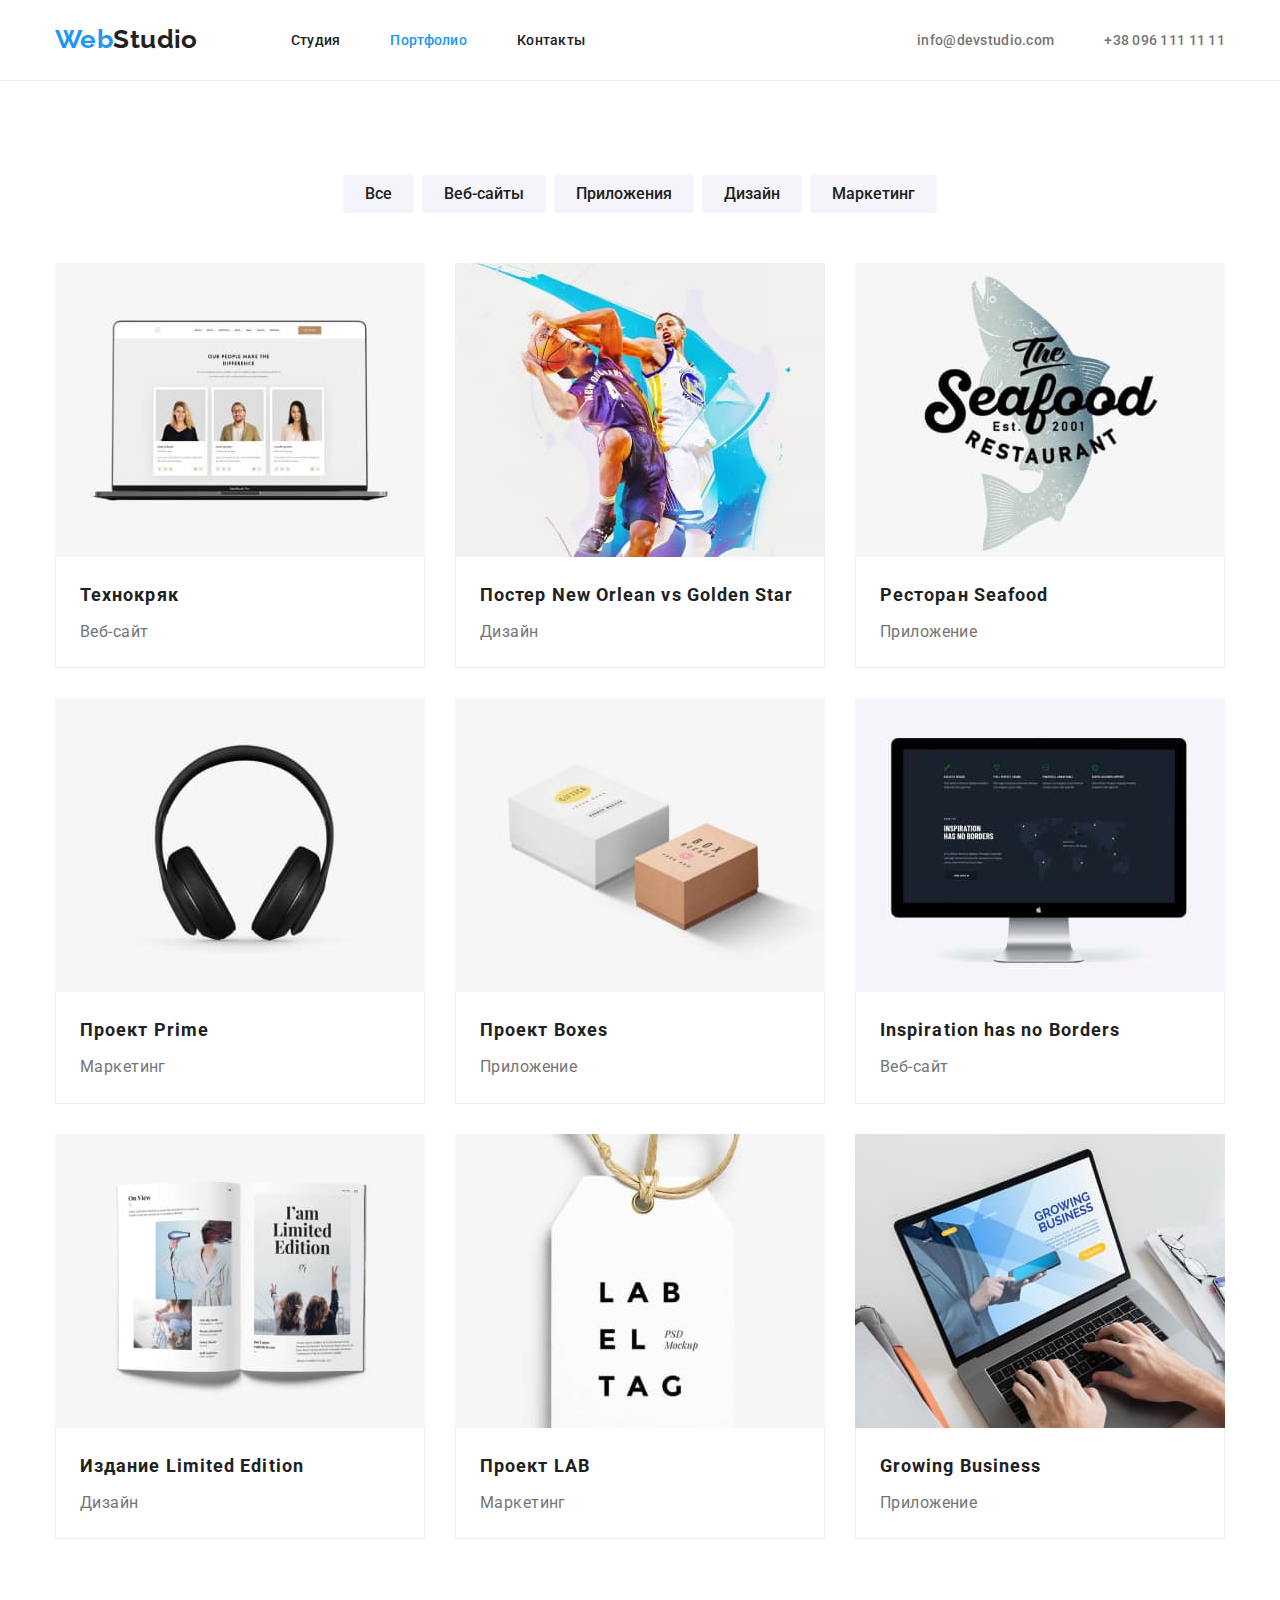
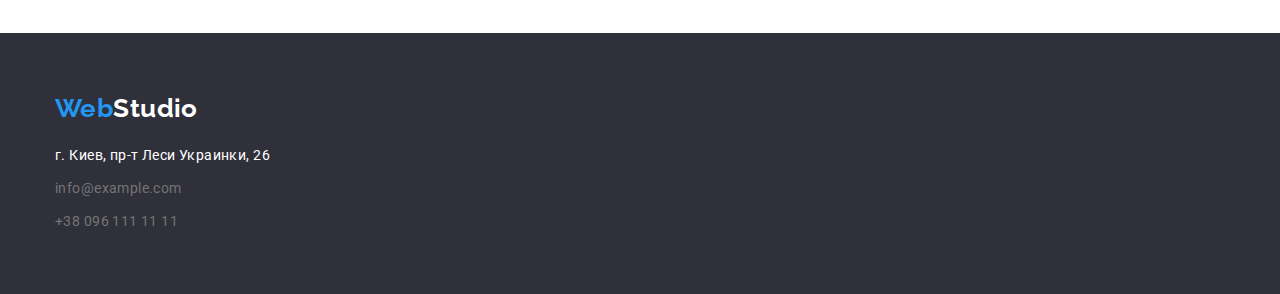
==== portfolio.html @ 3b341ad6 "add repository" ====
<!DOCTYPE html>
<html lang="ru">
<head>
    <meta charset="UTF-8">
    <meta http-equiv="X-UA-Compatible" content="IE=edge">
    <meta name="viewport" content="width=device-width, initial-scale=1.0">
    <title>Портфолио - WebStudio</title>

    <link rel="preconnect" href="https://fonts.googleapis.com">
    <link rel="preconnect" href="https://fonts.gstatic.com" crossorigin>
    <link href="https://fonts.googleapis.com/css2?family=Raleway:wght@700&family=Roboto:wght@400;500;700;900&display=swap" rel="stylesheet">
    
    <link rel="stylesheet" href="https://cdnjs.cloudflare.com/ajax/libs/modern-normalize/1.1.0/modern-normalize.min.css">
    <link rel="stylesheet" href="./css/style.css">
</head>
<body>
    <header class="header">
        <div class="header-nav container">
            <nav class="main-nav">
                <a class="logo link" href="./index.html">Web<span class="logo-black">Studio</span></a>
                <ul class="site-nav list">
                    <li class="item"><a class="nav link" href="./index.html">Студия</a></li>
                    <li class="item"><a class="nav link current" href="./portfolio.html">Портфолио</a></li>
                    <li class="item"><a class="nav link" href="#">Контакты</a></li>
                </ul>
            </nav>
            <ul class="contact list">
                <li class="item"><a class="contacts link" href="mailto:info@devstudio.com">info@devstudio.com</a></li>
                <li class="item"><a class="contacts link" href="tel:+380961111111">+38 096 111 11 11</a></li>
            </ul>
        </div>
    </header>
    <main>
        <section class="section">
            <div class="container">
                <h1 hidden>Фильтр</h1>
                <ul class="btn list">
                    <li class="item"><button class="button-portfolio" type="button">Все</button></li>
                    <li class="item"><button class="button-portfolio" type="button">Веб-сайты</button></li>
                    <li class="item"><button class="button-portfolio" type="button">Приложения</button></li>
                    <li class="item"><button class="button-portfolio" type="button">Дизайн</button></li>
                    <li class="item"><button class="button-portfolio" type="button">Маркетинг</button></li>
                </ul>
            </div>
            
            <!--Projects-->

            <div class="container">
                <ul class="cards-projects list">
                    <li class="card-projects item">
                        <a class="link" href="#">
                                <img src="./images/technocrack.jpg" alt="Технокряк" width="370" height="294">

                                <div class="text-projects">
                                    <h2 class="projects-portfolio">Технокряк</h2>
                                    <p class="description-projects">Веб-сайт</p>
                                </div>
                        </a>
                    </li>
                    <li class="card-projects item">
                        <a class="link" href="#">
                                <img src="./images/poster.jpg" alt="Постер New Orlean vs Golden Star" width="370" height="294">

                                <div class="text-projects">
                                    <h2 class="projects-portfolio">Постер New Orlean vs Golden Star</h2>
                                    <p class="description-projects">Дизайн</p>
                                </div>
                        </a>
                    </li>
                    <li class="card-projects item">
                        <a class="link" href="#">
                                <img src="./images/restoran-seafood.jpg" alt="Ресторан Seafood" width="370" height="294">

                                <div class="text-projects">
                                    <h2 class="projects-portfolio">Ресторан Seafood</h2>
                                    <p class="description-projects">Приложение</p>
                                </div> 
                        </a>
                    </li>
                    <li class="card-projects item">
                        <a class="link" href="#">
                                <img src="./images/project-prime.jpg" alt="Проект Prime" width="370" height="294">

                                <div class="text-projects">
                                    <h2 class="projects-portfolio">Проект Prime</h2>
                                    <p class="description-projects">Маркетинг</p>
                                </div>
                        </a>
                    </li>
                    <li class="card-projects item">
                        <a class="link" href="#">
                                <img src="./images/project-boxes.jpg" alt="Проект Boxes" width="370" height="294">

                                <div class="text-projects">
                                    <h2 class="projects-portfolio">Проект Boxes</h2>
                                    <p class="description-projects">Приложение</p>
                                </div>
                        </a>
                    </li>
                    <li class="card-projects item">
                        <a class="link" href="#">
                                <img src="./images/inspiration-has-no-borders.jpg" alt="Inspiration has no Borders" width="370" height="294">

                                <div class="text-projects">
                                    <h2 class="projects-portfolio">Inspiration has no Borders</h2>
                                    <p class="description-projects">Веб-сайт</p>
                                </div>
                        </a>
                    </li>
                    <li class="card-projects item">
                        <a class="link" href="#">
                                <img src="./images/limited-edition.jpg" alt="Издание Limited Edition" width="370" height="294">

                                    <div class="text-projects">
                                        <h2 class="projects-portfolio">Издание Limited Edition</h2>
                                        <p class="description-projects">Дизайн</p>
                                    </div>
                        </a>
                    </li>
                    <li class="card-projects item">
                        <a class="link" href="#">
                                <img src="./images/project-lab.jpg" alt="Проект LAB" width="370" height="294">

                                <div class="text-projects">
                                    <h2 class="projects-portfolio">Проект LAB</h2>
                                    <p class="description-projects">Маркетинг</p>
                                </div>
                        </a>
                    </li>
                    <li class="card-projects item">
                        <a class="link" href="#">
                                <img src="./images/growing-business.jpg" alt="Growing Business" width="370" height="294">

                                <div class="text-projects">
                                    <h2 class="projects-portfolio">Growing Business</h2>
                                    <p class="description-projects">Приложение</p>
                                </div>
                        </a>
                    </li>
                </ul>
            </div>
        </section>
    </main>
    <footer class="footer">
        <div class="container">
                <a class="logo" href="./index.html">Web<span class="logo-white">Studio</span></a>
            
            <address>
                <ul class="footer-contact list">
                    <li><a class="footer-address link" href="https://bit.ly/3pXMvUd" target="_blank"
                            rel="noopener noreferrer">г.
                            Киев, пр-т
                            Леси Украинки, 26</a> </li>
                    <li><a class="contacts link" href="mailto:info@devstudio.com">info@example.com</a> </li>
                    <li><a class="contacts link" href="tel:+380961111111">+38 096 111 11 11</a> </li>
                </ul>
            </address>
        </div>
    </footer>
</body>
</html>
---- css/style.css ----
:root {
--primary-text-color: #212121;
--title-text-color: #757575;
--accent-color: #FFFFFF;
--logo-color: #2196F3;
--head-bg-color: #2F303A;
--secondary-bg-color: #F5F4FA;
--hover-color:#2196F3;
--footer-bg-color: #2F303A;
--hover-button-color: #188CE8;
--primary-font: 'Roboto';
--secondary-font: 'Raleway';
}

body {
  margin: 0;
  font-family: var(--primary-font), sans-serif;
  color: var(--primary-text-color);
  background-color: var(--accent-color);
  font-size: 14px;
  line-height: 1.2;
  letter-spacing: 0.03em;
}
.container {
  width: 1200px;
  margin: 0 auto;
  padding: 0 15px;
}

h1, h2, h3, h4, p, ul {
  margin: 0;
  padding: 0;
}

/* Утилиты */
.link {
  text-decoration: none;
}

.list {
  list-style: none;
}

.list .link.current {
  color: var(--hover-color);
}

.section {
  padding-top: 94px;
  padding-bottom: 94px;
}

/* logo */
.logo {
  font-family: var(--secondary-font);
  font-style: normal;
  font-weight: 700;
  font-size: 26px;
  color: var(--logo-color);
  text-decoration: none;

  padding-top: 24px;
  padding-bottom: 25px;
}

.logo-black {
  font-family: var(--secondary-font);
  font-style: normal;
  font-weight: 700;
  font-size: 26px;
  color: var(--primary-text-color);
}
.logo-white {
  font-family: var(--secondary-font);
  font-style: normal;
  font-weight: 700;
  font-size: 26px;
  color: var(--accent-color);
}

/* header & footer */
.footer {
  background-color: var(--footer-bg-color);
  padding-top: 60px;
  padding-bottom: 60px;
}
.footer-address {
  font-style: normal;
  line-height: 1.7;
  color: var(--accent-color);
}
.nav {
  font-weight: 500;
  letter-spacing: 0.02em;
  color: var(--primary-text-color);
  padding: 32px 0;
}
.contact .contacts {
  line-height: 1.2;
  font-weight: 500;
  letter-spacing: 0.02em;
  padding: 32px 0;
}
.contacts {
  font-style: normal;
  line-height: 1.7;
  color: var(--title-text-color);
  text-decoration: none;

}
.nav:hover, 
.nav:focus,
.contacts:hover,
.contacts:focus {
  color: var(--hover-color);
}

/* Flex $ margin */
.site-nav{
  display: flex;
  margin-left: 93px;
}
.contact {
  display: flex;
  margin-left: auto;
}
.site-nav .item:not(:last-child), 
.contact .item:not(:last-child) {
  margin-right: 50px;
}
.header-nav, .main-nav {
  display: flex;
  align-items: center;
  
}
.header {
  border-bottom: 1px solid #ECECEC;
}
.footer-contact {
  margin-top: 20px;
}
.footer-contact li:not(:last-child) {
  margin-bottom: 9px;
}


/* button */
.button {
  width: 200px;
  height: 50px;
  justify-content: center;
  margin-top: 30px;
  
  border: none;
  border-radius: 4px;
  background-color: var(--hover-color);
  color: var(--accent-color);
  cursor: pointer;
  box-shadow: 0px 4px 4px rgba(0, 0, 0, 0.15);
  font-family: inherit;
  font-weight: 700;
  font-size: 16px;
  line-height: 1.87;
  align-items: center;
  text-align: center;
  letter-spacing: 0.06em;
}
.button:hover,
.button:focus {
  background-color: var(--hover-button-color);
}
.button-portfolio {
  cursor: pointer;
  background-color: var(--secondary-bg-color);
  border-radius: 4px;
  border: none;
  font-family: inherit;
  font-weight: 500;
  font-size: 16px;
  line-height: 1.6;
  text-align: center;
  color: var(--primary-text-color);

  padding: 6px 22px;
}
.button-portfolio:hover, 
.button-portfolio:focus {
  color: var(--accent-color);
  background-color: var(--hover-color);
}


/* primery page */
.head.section {
  background-color: var(--head-bg-color);
  text-align: center;

  padding-top: 200px;
  padding-bottom: 200px;
}

.head-title {
  margin: auto;
  width: 696px;
  font-weight: 900;
  font-size: 44px;
  line-height: 1.36;
  text-align: center;
  letter-spacing: 0.06em;
  text-transform: uppercase;
  color: var(--accent-color);
}
.our-team {
  background-color: var(--secondary-bg-color);
}
.description {
  font-size: 14px;
  font-weight: 700;
  text-transform: uppercase;
  color: var(--primary-text-color);

  margin-bottom: 10px;
}
.features-description {
  line-height: 1.7;
  color: var(--title-text-color);
}
.head-projects, .head-team {
  font-weight: 700;
  font-size: 36px;
  text-align: center;
  color: var(--primary-text-color);
}
.team-name {
  font-weight: 500;
  font-size: 16px;
  line-height: 1.9;
  text-align: center;
  color: var(--primary-text-color);
  margin-bottom: 10px;
}
.speciality {
  font-size: 16px;
  line-height: 1.9;
  text-align: center;
  color: var(--title-text-color);
}

/* flex primary */
.solutions {
  padding-top: 0;
}
.features.list {
  display: flex;
}
.features .item {
  flex-wrap: wrap;
  width: 270px;
}
.features .item:not(:last-child) {
  margin-right: 30px;
}
.projects.list {
  display: flex;
  margin-top: 50px;
}
.projects .item:not(:last-child) {
  margin-right: 30px;
}
.team.list {
  display: flex;
  flex-wrap: wrap;
  margin-top: 50px;
}
.team .item:not(:last-child) {
  margin-right: 30px;
}
.card-text {
  padding-top: 30px;
  padding-bottom: 30px;
}
.card {
  background-color: var(--accent-color);
  box-shadow: 0px 1px 3px rgba(0, 0, 0, 0.12),
  0px 1px 1px rgba(0, 0, 0, 0.14),
  0px 2px 1px rgba(0, 0, 0, 0.2);
  border-radius: 0px 0px 4px 4px;
}
/* portfolio page */
.projects-portfolio {
  font-weight: 700;
  font-size: 18px;
  line-height: 2;
  letter-spacing: 0.06em;
  color: var(--primary-text-color);
  
  margin-bottom: 4px;
}
.description-projects {
  font-size: 16px;
  line-height: 1.9;
  color: var(--title-text-color);
}

/* flex */
.btn.list {
  display: flex;
  flex-wrap: wrap;
  justify-content: center
}
.btn .item:not(:last-child) {
  margin-right: 8px;
}
.cards-projects.list {
  display: flex;
  flex-wrap: wrap;
  margin-top: 50px;
}
.cards-projects .item {
  margin-right: 30px;
  margin-bottom: 30px;
  
}
.cards-projects .item:nth-child(3n) {
  margin-right: 0;
}
.cards-projects .item:nth-last-child(-n + 3) {
  margin-bottom: 0px;
}
img {
  display: block;
  max-width: 100%;
  height: auto;
}
.text-projects {
  border-left: 1px solid #EEEEEE;
  border-right: 1px solid #EEEEEE ;
  border-bottom: 1px solid #EEEEEE;
  padding: 20px 24px;
}
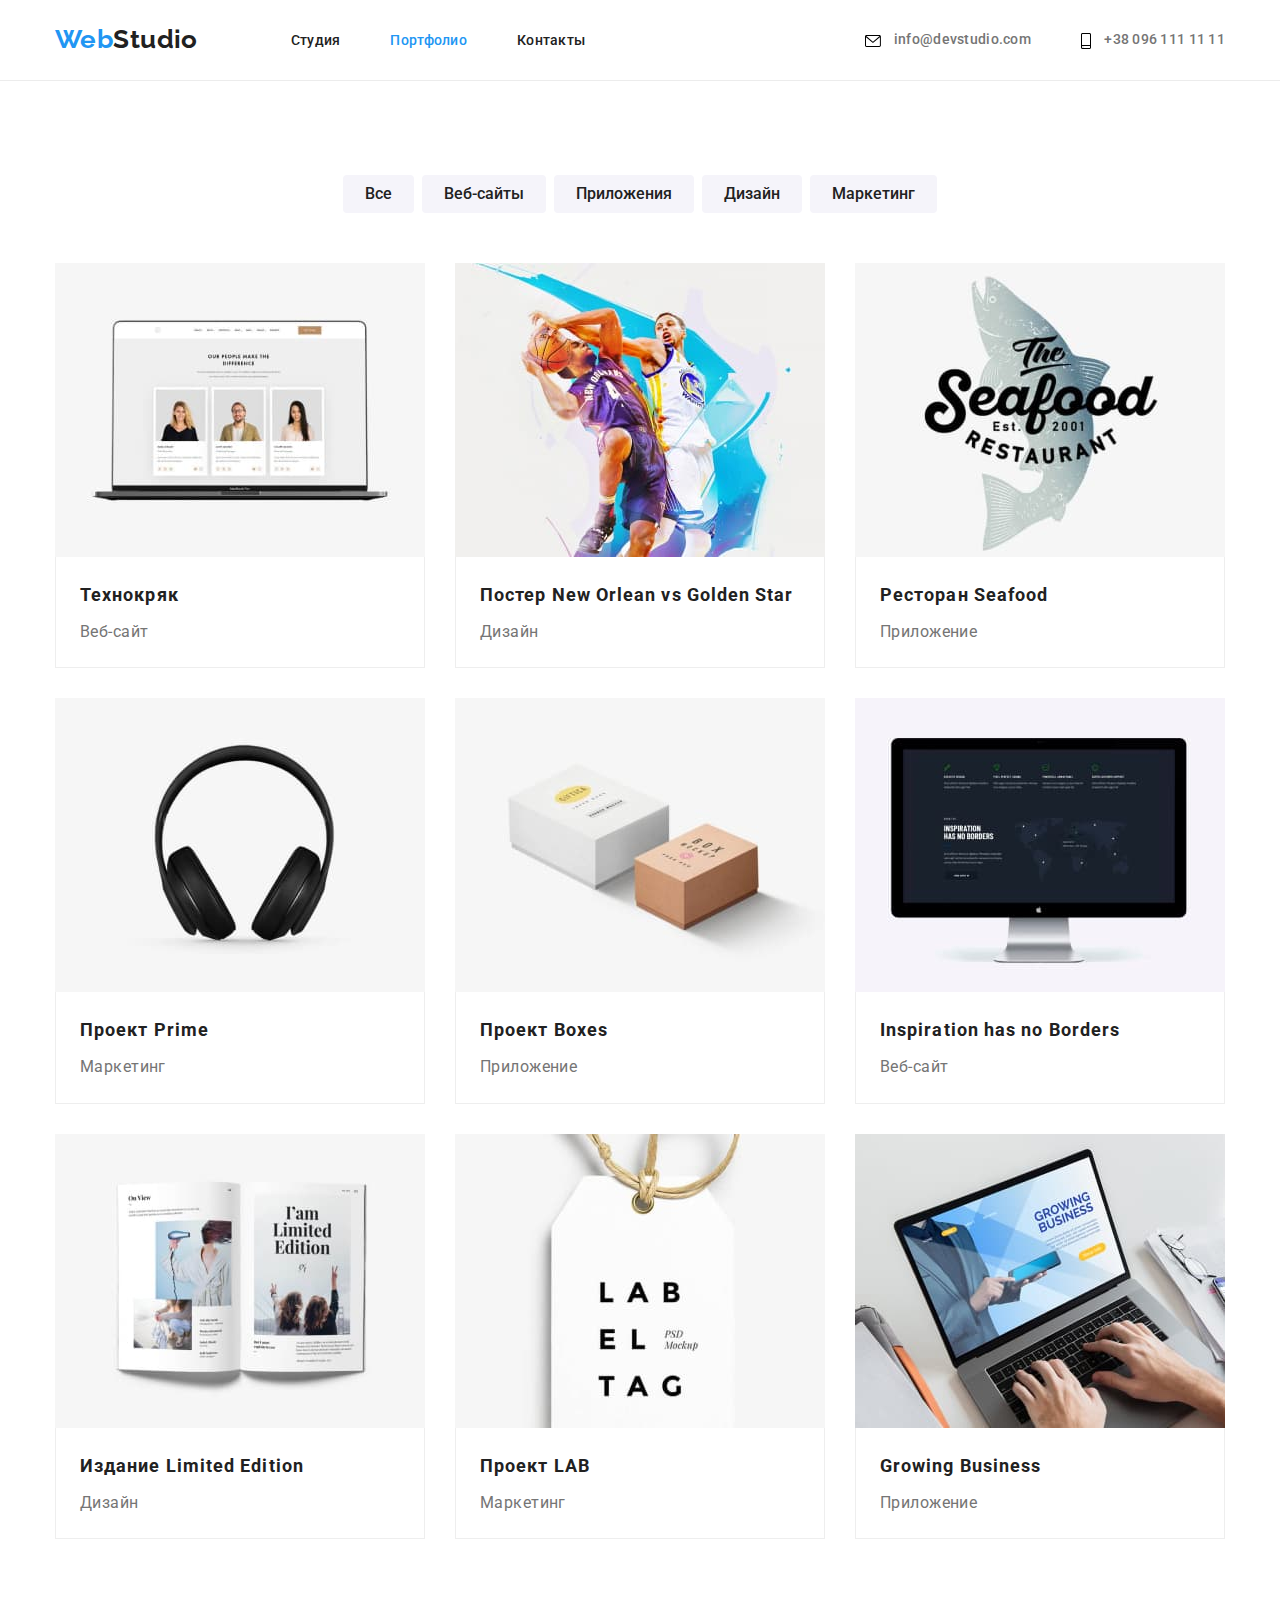
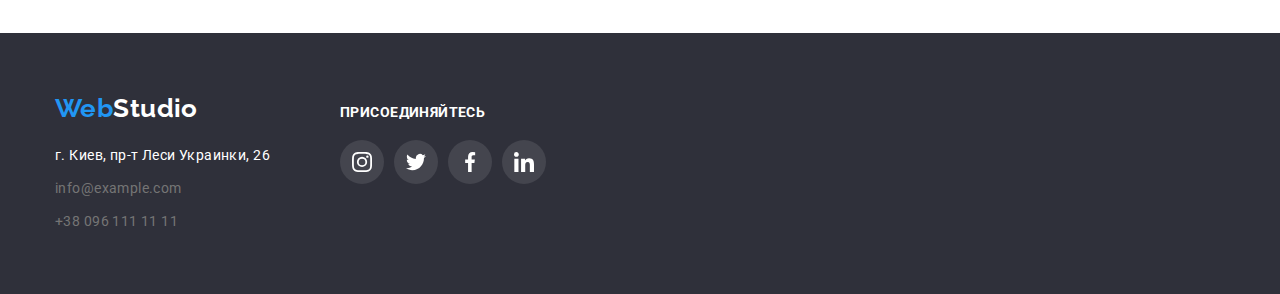
==== commit 25c30b24: "dz-4" ====
--- a/portfolio.html
+++ b/portfolio.html
@@ -25,8 +25,16 @@
                 </ul>
             </nav>
             <ul class="contact list">
-                <li class="item"><a class="contacts link" href="mailto:info@devstudio.com">info@devstudio.com</a></li>
-                <li class="item"><a class="contacts link" href="tel:+380961111111">+38 096 111 11 11</a></li>
+                <li class="item"><a class="contacts link" href="mailto:info@devstudio.com">
+                    <svg class="contact-icon" width="16" height="12">
+                        <use href="./images/icons.svg#icon-convert"></use>
+                    </svg>
+                    info@devstudio.com</a></li>
+                <li class="item"><a class="contacts link" href="tel:+380961111111">
+                    <svg class="contact-icon" width="10" height="16">
+                    <use href="./images/icons.svg#icon-phone"></use>
+                    </svg>
+                    +38 096 111 11 11</a></li>
             </ul>
         </div>
     </header>
@@ -142,19 +150,48 @@
         </section>
     </main>
     <footer class="footer">
-        <div class="container">
+        <div class="footer-nav container">
+            <div>
                 <a class="logo" href="./index.html">Web<span class="logo-white">Studio</span></a>
-            
-            <address>
-                <ul class="footer-contact list">
-                    <li><a class="footer-address link" href="https://bit.ly/3pXMvUd" target="_blank"
-                            rel="noopener noreferrer">г.
-                            Киев, пр-т
-                            Леси Украинки, 26</a> </li>
-                    <li><a class="contacts link" href="mailto:info@devstudio.com">info@example.com</a> </li>
-                    <li><a class="contacts link" href="tel:+380961111111">+38 096 111 11 11</a> </li>
+        
+                <address>
+                    <ul class="footer-contact list">
+                        <li><a class="footer-address link" href="https://bit.ly/3pXMvUd" target="_blank"
+                                rel="noopener noreferrer">г.
+                                Киев, пр-т
+                                Леси Украинки, 26</a> </li>
+                        <li><a class="contacts link" href="mailto:info@devstudio.com">info@example.com</a> </li>
+                        <li><a class="contacts link" href="tel:+380961111111">+38 096 111 11 11</a> </li>
+                    </ul>
+                </address>
+        
+            </div>
+        
+            <div class="socials-links">
+                <h3 class="head-footer">Присоединяйтесь</h3>
+                <ul class="social-link list">
+                    <li class="social-item"><a href="#" class="footer-social">
+                            <svg class="icon-social" width="20px" height="20px">
+                                <use href="./images/icons.svg#icon-instagram"></use>
+                            </svg>
+                        </a></li>
+                    <li class="social-item"><a href="#" class="footer-social">
+                            <svg class="icon-social" width="20px" height="20px">
+                                <use href="./images/icons.svg#icon-twitter"></use>
+                            </svg>
+                        </a></li>
+                    <li class="social-item"><a href="#" class="footer-social">
+                            <svg class="icon-social" width="20px" height="20px">
+                                <use href="./images/icons.svg#icon-facebook"></use>
+                            </svg>
+                        </a></li>
+                    <li class="social-item"><a href="#" class="footer-social">
+                            <svg class="icon-social" width="20px" height="20px">
+                                <use href="./images/icons.svg#icon-linkedin"></use>
+                            </svg>
+                        </a></li>
                 </ul>
-            </address>
+            </div>
         </div>
     </footer>
 </body>
--- a/css/style.css
+++ b/css/style.css
@@ -8,6 +8,7 @@
 --hover-color:#2196F3;
 --footer-bg-color: #2F303A;
 --hover-button-color: #188CE8;
+--icon-color: #AFB1B8;
 --primary-font: 'Roboto';
 --secondary-font: 'Raleway';
 }
@@ -113,6 +114,7 @@
 .contacts:hover,
 .contacts:focus {
   color: var(--hover-color);
+  fill: var(--hover-color);
 }
 
 /* Flex $ margin */
@@ -187,6 +189,9 @@
 .button-portfolio:focus {
   color: var(--accent-color);
   background-color: var(--hover-color);
+  box-shadow: 0px 3px 1px rgba(0, 0, 0, 0.1),
+  0px 1px 2px rgba(0, 0, 0, 0.08),
+  0px 2px 2px rgba(0, 0, 0, 0.12);
 }
 
 
@@ -194,7 +199,10 @@
 .head.section {
   background-color: var(--head-bg-color);
   text-align: center;
-
+  background-image: url('../images/img-background.jpg');
+  background-repeat: no-repeat;
+  background-position: center;
+  background-size:cover;
   padding-top: 200px;
   padding-bottom: 200px;
 }
@@ -225,7 +233,7 @@
   line-height: 1.7;
   color: var(--title-text-color);
 }
-.head-projects, .head-team {
+.head-projects, .head-team, .head-clients {
   font-weight: 700;
   font-size: 36px;
   text-align: center;
@@ -337,4 +345,113 @@
   border-right: 1px solid #EEEEEE ;
   border-bottom: 1px solid #EEEEEE;
   padding: 20px 24px;
-}+}
+
+/* ДЗ-4 иконки */
+.client-list {
+  display: flex;
+  justify-content: center;
+  margin-top: 50px;
+}
+
+.client-item:not(:last-child) {
+  margin-right: 30px;
+}
+.client {
+  display: block;
+  object-position: center;
+}
+.icon-client {
+  fill: var(--icon-color);
+  padding: 16px 32px;
+  border: 1px solid #AFB1B8;
+  box-sizing: border-box;
+  border-radius: 4px;
+}
+.icon-client:hover,
+.icon-client:focus {
+  border-color: var(--hover-color);
+  fill: var(--hover-color);
+}
+.card-projects:hover,
+.card-projects:focus {
+  box-shadow: 0px 1px 1px rgba(0, 0, 0, 0.12),
+  0px 4px 4px rgba(0, 0, 0, 0.06),
+  1px 4px 6px rgba(0, 0, 0, 0.16);
+}
+.head-footer {
+  font-weight: 700;
+  font-size: 14px;
+  line-height: 16px;
+  color: var(--accent-color);
+  text-transform: uppercase;
+}
+.footer-nav {
+  display: flex;
+  align-items: baseline;
+}
+
+.socials-links {
+  margin-left: 70px;
+}
+.social-link {
+  margin-top: 20px;
+  display: flex;
+}
+.footer-social > .icon-social {
+  fill: var(--accent-color);
+}
+.footer-social {
+  display: flex;
+  width: 44px;
+  height: 44px;
+  background: rgba(255, 255, 255, 0.1);
+  border-radius: 50%;
+  align-items: center;
+  justify-content: center;
+}
+.footer-social:hover,
+.footer-social:focus {
+  background: var(--hover-color);
+}
+.social-item:not(:last-child) {
+  margin-right: 10px;
+}
+.social-team {
+  margin-top: 16px;
+  display: flex;
+  justify-content: center;
+}
+.team-social > .icon-social {
+  fill: var(--icon-color);
+  padding: 12px;
+}
+.team-social>.icon-social:hover,
+.team-social>.icon-social:focus {
+  fill: var(--accent-color);
+}
+.team-social {
+  display: flex;
+  width: 44px;
+  height: 44px;
+  align-items: center;
+  justify-content: center;
+}
+.team-social:hover,
+.team-social:focus {
+  background-color: var(--hover-color);
+  border-radius: 50%;
+  fill: var(--accent-color);
+}
+
+.tumb {
+  background-color: var(--secondary-bg-color);
+  margin-bottom: 30px;
+}
+.icon-feature {
+  padding: 25px 100px;
+}
+.contact-icon {
+  margin-right: 10px;
+  vertical-align: middle;
+}
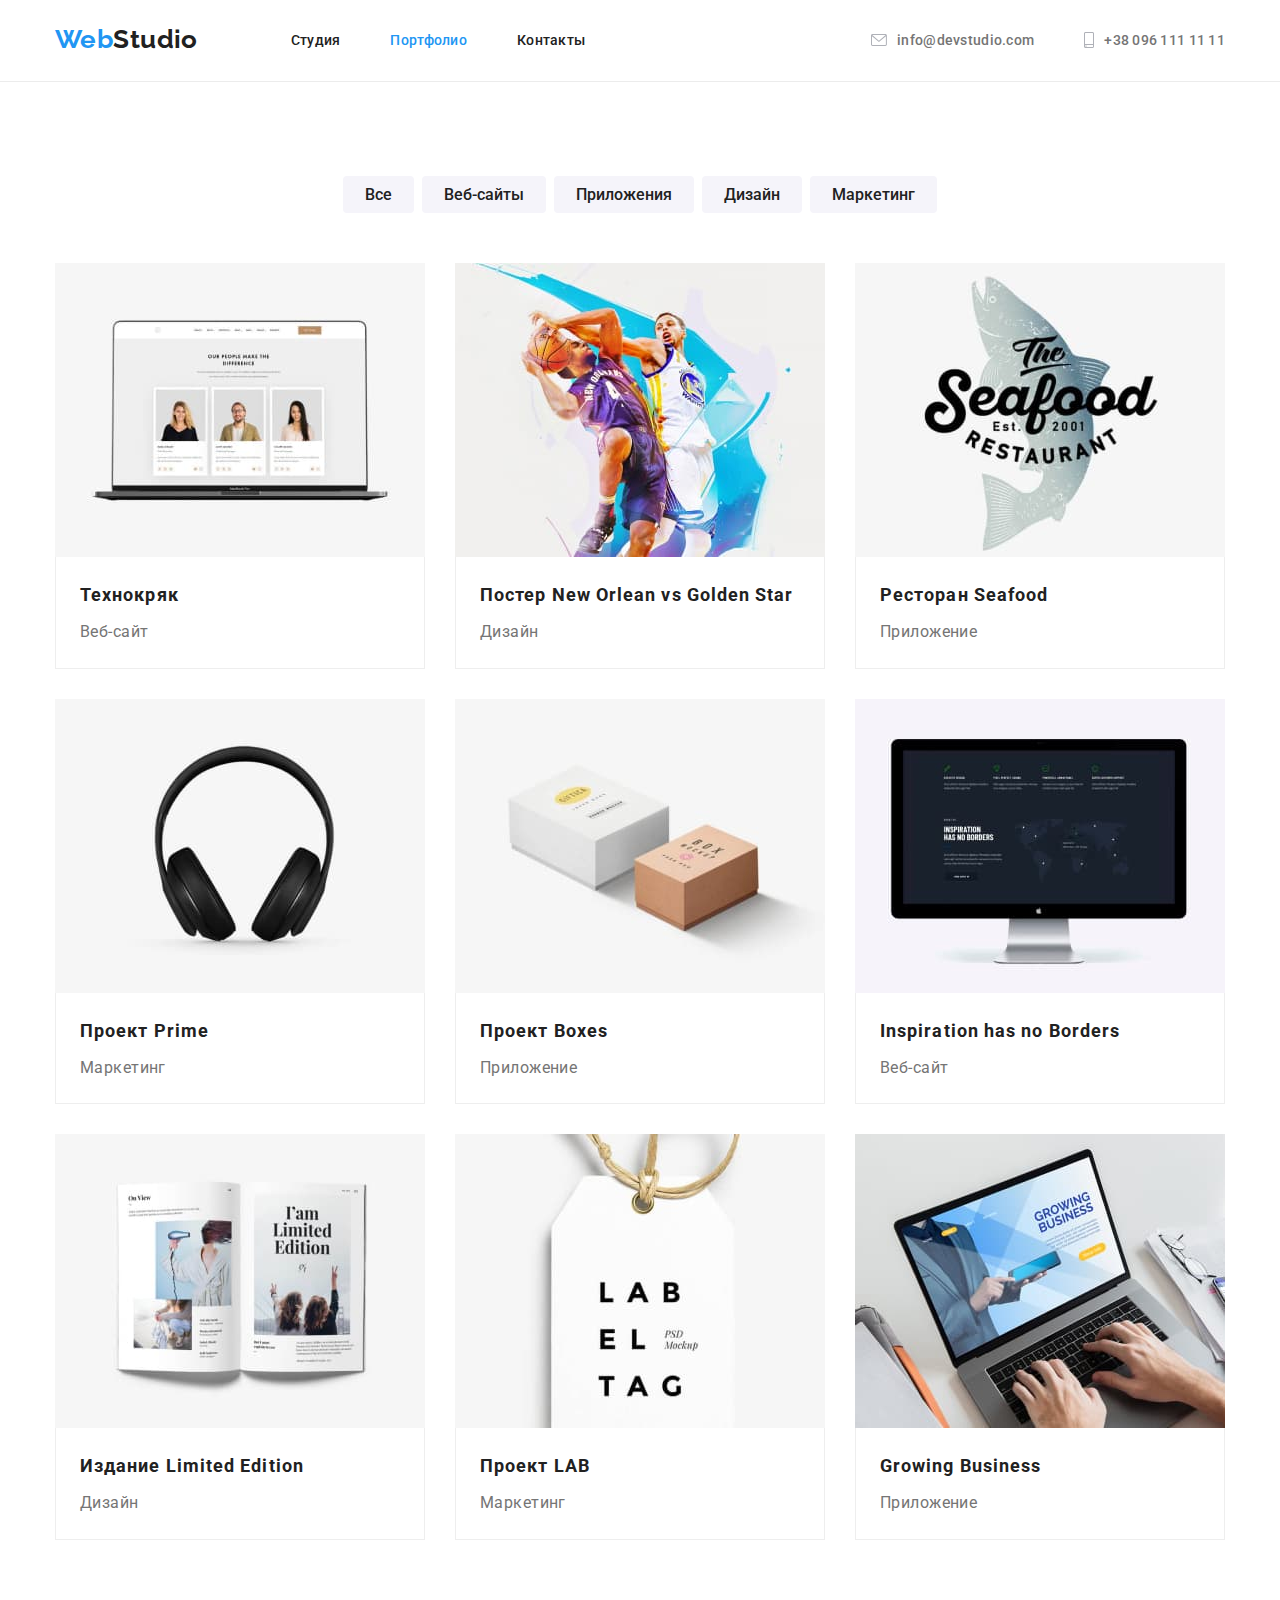
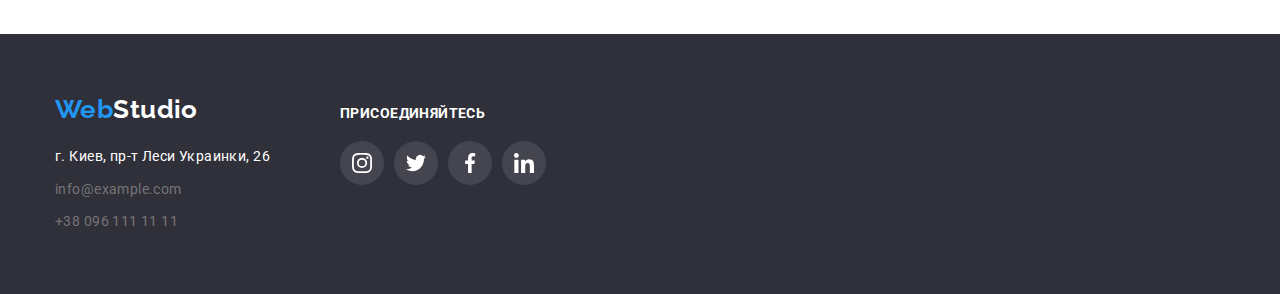
==== commit 4b63120f: "Виправлення" ====
--- a/portfolio.html
+++ b/portfolio.html
@@ -56,7 +56,7 @@
             <div class="container">
                 <ul class="cards-projects list">
                     <li class="card-projects item">
-                        <a class="link" href="#">
+                        <a class="portfolio-link link" href="#">
                                 <img src="./images/technocrack.jpg" alt="Технокряк" width="370" height="294">
 
                                 <div class="text-projects">
@@ -66,7 +66,7 @@
                         </a>
                     </li>
                     <li class="card-projects item">
-                        <a class="link" href="#">
+                        <a class="portfolio-link link" href="#">
                                 <img src="./images/poster.jpg" alt="Постер New Orlean vs Golden Star" width="370" height="294">
 
                                 <div class="text-projects">
@@ -76,7 +76,7 @@
                         </a>
                     </li>
                     <li class="card-projects item">
-                        <a class="link" href="#">
+                        <a class="portfolio-link link" href="#">
                                 <img src="./images/restoran-seafood.jpg" alt="Ресторан Seafood" width="370" height="294">
 
                                 <div class="text-projects">
@@ -86,7 +86,7 @@
                         </a>
                     </li>
                     <li class="card-projects item">
-                        <a class="link" href="#">
+                        <a class="portfolio-link link" href="#">
                                 <img src="./images/project-prime.jpg" alt="Проект Prime" width="370" height="294">
 
                                 <div class="text-projects">
@@ -96,7 +96,7 @@
                         </a>
                     </li>
                     <li class="card-projects item">
-                        <a class="link" href="#">
+                        <a class="portfolio-link link" href="#">
                                 <img src="./images/project-boxes.jpg" alt="Проект Boxes" width="370" height="294">
 
                                 <div class="text-projects">
@@ -106,7 +106,7 @@
                         </a>
                     </li>
                     <li class="card-projects item">
-                        <a class="link" href="#">
+                        <a class="portfolio-link link" href="#">
                                 <img src="./images/inspiration-has-no-borders.jpg" alt="Inspiration has no Borders" width="370" height="294">
 
                                 <div class="text-projects">
@@ -116,7 +116,7 @@
                         </a>
                     </li>
                     <li class="card-projects item">
-                        <a class="link" href="#">
+                        <a class="portfolio-link link" href="#">
                                 <img src="./images/limited-edition.jpg" alt="Издание Limited Edition" width="370" height="294">
 
                                     <div class="text-projects">
@@ -126,7 +126,7 @@
                         </a>
                     </li>
                     <li class="card-projects item">
-                        <a class="link" href="#">
+                        <a class="portfolio-link link" href="#">
                                 <img src="./images/project-lab.jpg" alt="Проект LAB" width="370" height="294">
 
                                 <div class="text-projects">
@@ -136,7 +136,7 @@
                         </a>
                     </li>
                     <li class="card-projects item">
-                        <a class="link" href="#">
+                        <a class="portfolio-link link" href="#">
                                 <img src="./images/growing-business.jpg" alt="Growing Business" width="370" height="294">
 
                                 <div class="text-projects">
@@ -152,7 +152,7 @@
     <footer class="footer">
         <div class="footer-nav container">
             <div>
-                <a class="logo" href="./index.html">Web<span class="logo-white">Studio</span></a>
+                <a class="logo-footer" href="./index.html">Web<span class="logo-white">Studio</span></a>
         
                 <address>
                     <ul class="footer-contact list">
@@ -171,22 +171,22 @@
                 <h3 class="head-footer">Присоединяйтесь</h3>
                 <ul class="social-link list">
                     <li class="social-item"><a href="#" class="footer-social">
-                            <svg class="icon-social" width="20px" height="20px">
+                            <svg class="icon-social" width="20" height="20">
                                 <use href="./images/icons.svg#icon-instagram"></use>
                             </svg>
                         </a></li>
                     <li class="social-item"><a href="#" class="footer-social">
-                            <svg class="icon-social" width="20px" height="20px">
+                            <svg class="icon-social" width="20" height="20">
                                 <use href="./images/icons.svg#icon-twitter"></use>
                             </svg>
                         </a></li>
                     <li class="social-item"><a href="#" class="footer-social">
-                            <svg class="icon-social" width="20px" height="20px">
+                            <svg class="icon-social" width="20" height="20">
                                 <use href="./images/icons.svg#icon-facebook"></use>
                             </svg>
                         </a></li>
                     <li class="social-item"><a href="#" class="footer-social">
-                            <svg class="icon-social" width="20px" height="20px">
+                            <svg class="icon-social" width="20" height="20">
                                 <use href="./images/icons.svg#icon-linkedin"></use>
                             </svg>
                         </a></li>
--- a/css/style.css
+++ b/css/style.css
@@ -63,6 +63,14 @@
   padding-top: 24px;
   padding-bottom: 25px;
 }
+.logo-footer{
+  font-family: var(--secondary-font);
+  font-style: normal;
+  font-weight: 700;
+  font-size: 26px;
+  color: var(--logo-color);
+  text-decoration: none;
+}
 
 .logo-black {
   font-family: var(--secondary-font);
@@ -101,6 +109,9 @@
   font-weight: 500;
   letter-spacing: 0.02em;
   padding: 32px 0;
+  display: flex;
+  align-items: center;
+  fill: var(--icon-color);
 }
 .contacts {
   font-style: normal;
@@ -138,7 +149,7 @@
 .header {
   border-bottom: 1px solid #ECECEC;
 }
-.footer-contact {
+address {
   margin-top: 20px;
 }
 .footer-contact li:not(:last-child) {
@@ -199,12 +210,18 @@
 .head.section {
   background-color: var(--head-bg-color);
   text-align: center;
-  background-image: url('../images/img-background.jpg');
+  padding-top: 200px;
+  padding-bottom: 200px;
+  max-width: 1600px;
+  height: 600px;
+  margin: 0 auto;
+  background-image:linear-gradient(to right,
+    rgba(47, 48, 58, 0.4),
+    rgba(47, 48, 58, 0.4)),
+  url('../images/img-background.jpg');
   background-repeat: no-repeat;
   background-position: center;
   background-size:cover;
-  padding-top: 200px;
-  padding-bottom: 200px;
 }
 
 .head-title {
@@ -373,8 +390,12 @@
   border-color: var(--hover-color);
   fill: var(--hover-color);
 }
-.card-projects:hover,
-.card-projects:focus {
+
+.portfolio-link {
+  display: block;
+}
+.portfolio-link:hover,
+.portfolio-link:focus {
   box-shadow: 0px 1px 1px rgba(0, 0, 0, 0.12),
   0px 4px 4px rgba(0, 0, 0, 0.06),
   1px 4px 6px rgba(0, 0, 0, 0.16);
@@ -398,7 +419,7 @@
   margin-top: 20px;
   display: flex;
 }
-.footer-social > .icon-social {
+.footer-social {
   fill: var(--accent-color);
 }
 .footer-social {
@@ -422,15 +443,9 @@
   display: flex;
   justify-content: center;
 }
-.team-social > .icon-social {
+.team-social {
   fill: var(--icon-color);
   padding: 12px;
-}
-.team-social>.icon-social:hover,
-.team-social>.icon-social:focus {
-  fill: var(--accent-color);
-}
-.team-social {
   display: flex;
   width: 44px;
   height: 44px;
@@ -447,11 +462,13 @@
 .tumb {
   background-color: var(--secondary-bg-color);
   margin-bottom: 30px;
-}
-.icon-feature {
-  padding: 25px 100px;
-}
+  width: 270px;
+  height: 120px;
+  display: flex;
+  justify-content: center;
+  align-items: center;
+}
+
 .contact-icon {
   margin-right: 10px;
-  vertical-align: middle;
-}
+}
